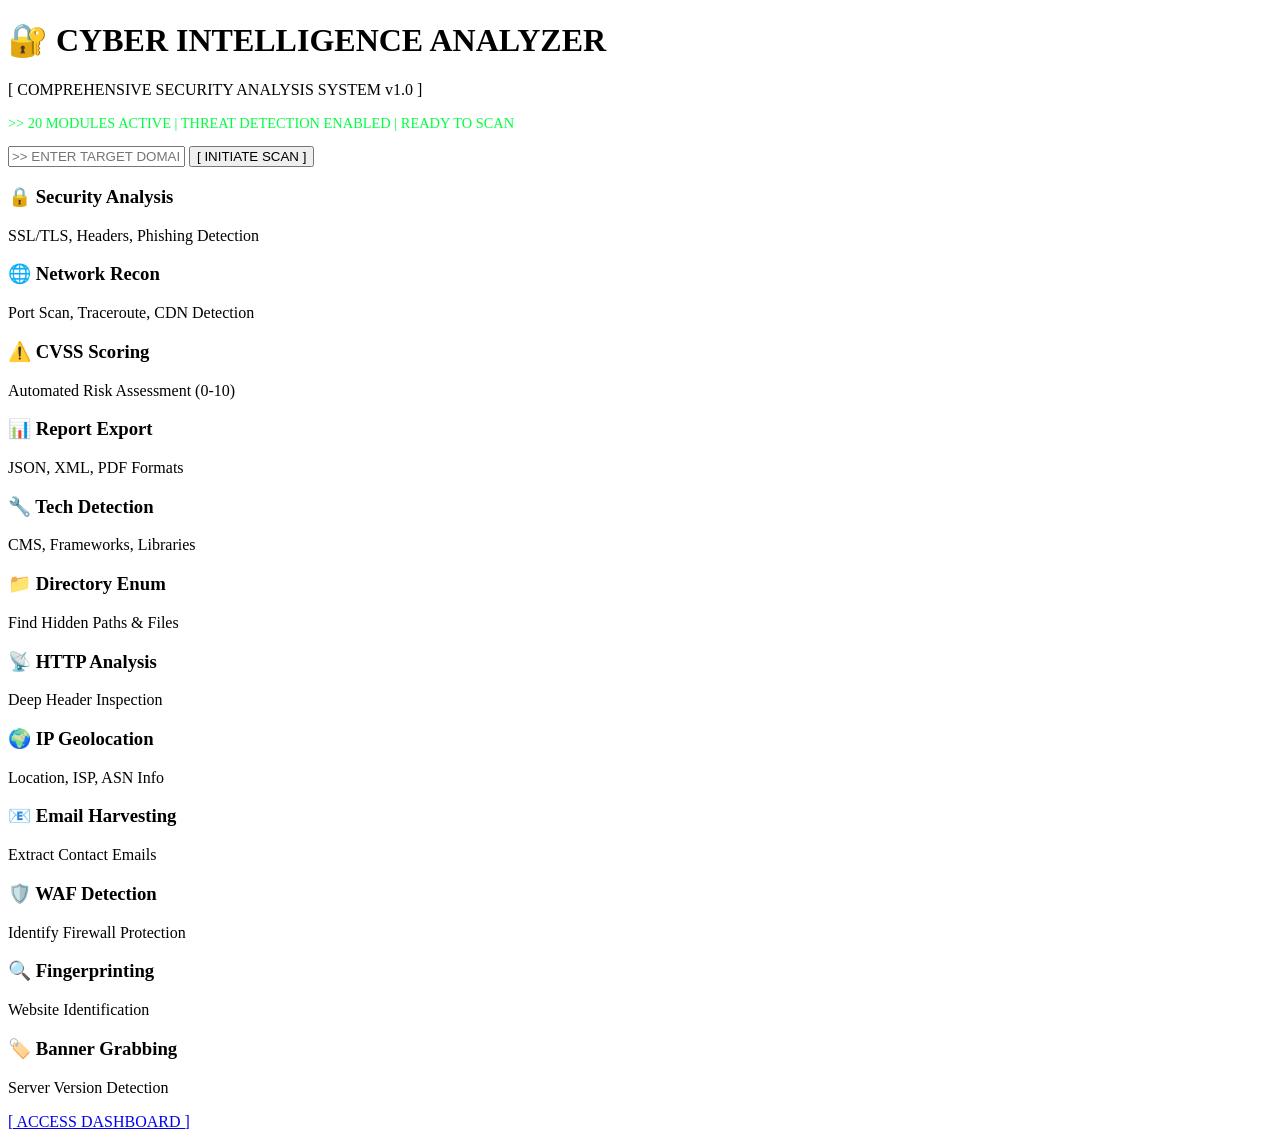
==== templates/index.html @ 98c03204 "Added project structure" ====
<!DOCTYPE html>
<html lang="en">
<head>
    <meta charset="UTF-8">
    <meta name="viewport" content="width=device-width, initial-scale=1.0">
    <title>Cyber Intelligence & Security Analyzer</title>
    <link rel="stylesheet" href="{{ url_for('static', filename='css/style.css') }}">
</head>
<body>
    <div class="container">
        <header>
            <h1>🔐 CYBER INTELLIGENCE ANALYZER</h1>
            <p>[ COMPREHENSIVE SECURITY ANALYSIS SYSTEM v1.0 ]</p>
            <p style="font-size: 0.9em; color: #00ff41; margin-top: 10px;">
                >> 20 MODULES ACTIVE | THREAT DETECTION ENABLED | READY TO SCAN
            </p>
        </header>
        
        <main>
            <form action="/scan" method="POST" class="scan-form">
                <input type="text" name="domain" placeholder=">> ENTER TARGET DOMAIN (e.g., example.com)" required>
                <button type="submit">[ INITIATE SCAN ]</button>
            </form>
            
            <div class="features-grid">
                <div class="feature-card">
                    <h3>🔒 Security Analysis</h3>
                    <p>SSL/TLS, Headers, Phishing Detection</p>
                </div>
                <div class="feature-card">
                    <h3>🌐 Network Recon</h3>
                    <p>Port Scan, Traceroute, CDN Detection</p>
                </div>
                <div class="feature-card">
                    <h3>⚠️ CVSS Scoring</h3>
                    <p>Automated Risk Assessment (0-10)</p>
                </div>
                <div class="feature-card">
                    <h3>📊 Report Export</h3>
                    <p>JSON, XML, PDF Formats</p>
                </div>
                <div class="feature-card">
                    <h3>🔧 Tech Detection</h3>
                    <p>CMS, Frameworks, Libraries</p>
                </div>
                <div class="feature-card">
                    <h3>📁 Directory Enum</h3>
                    <p>Find Hidden Paths & Files</p>
                </div>
                <div class="feature-card">
                    <h3>📡 HTTP Analysis</h3>
                    <p>Deep Header Inspection</p>
                </div>
                <div class="feature-card">
                    <h3>🌍 IP Geolocation</h3>
                    <p>Location, ISP, ASN Info</p>
                </div>
                <div class="feature-card">
                    <h3>📧 Email Harvesting</h3>
                    <p>Extract Contact Emails</p>
                </div>
                <div class="feature-card">
                    <h3>🛡️ WAF Detection</h3>
                    <p>Identify Firewall Protection</p>
                </div>
                <div class="feature-card">
                    <h3>🔍 Fingerprinting</h3>
                    <p>Website Identification</p>
                </div>
                <div class="feature-card">
                    <h3>🏷️ Banner Grabbing</h3>
                    <p>Server Version Detection</p>
                </div>
            </div>
            
            <div class="links">
                <a href="/dashboard">[ ACCESS DASHBOARD ]</a>
            </div>
        </main>
    </div>
</body>
</html>
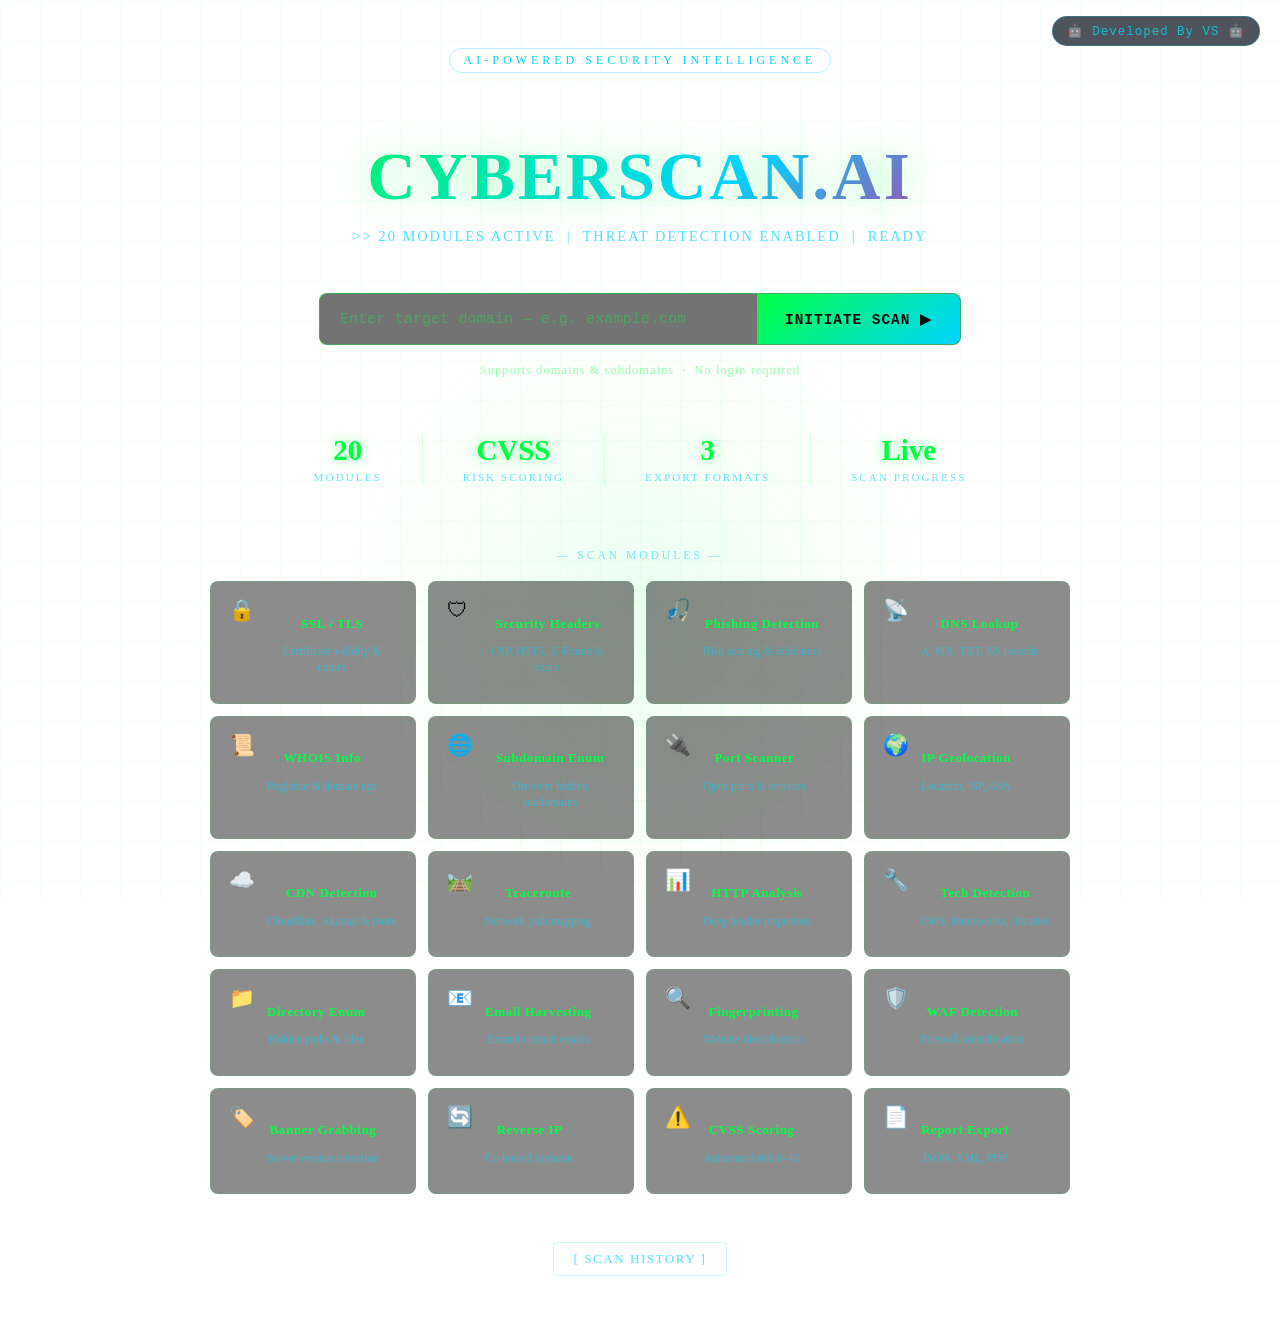
==== commit 8fb44eb1: "Initial commit - CyberScan AI project" ====
--- a/templates/index.html
+++ b/templates/index.html
@@ -3,80 +3,342 @@
 <head>
     <meta charset="UTF-8">
     <meta name="viewport" content="width=device-width, initial-scale=1.0">
-    <title>Cyber Intelligence & Security Analyzer</title>
+    <title>CYBERSCAN.AI</title>
     <link rel="stylesheet" href="{{ url_for('static', filename='css/style.css') }}">
+    <style>
+        /* ── INDEX PAGE ONLY ── */
+        .hero {
+            min-height: 100vh;
+            display: flex;
+            flex-direction: column;
+            align-items: center;
+            justify-content: center;
+            position: relative;
+            padding: 40px 20px;
+        }
+
+        /* Animated grid background */
+        .hero::before {
+            content: '';
+            position: fixed;
+            inset: 0;
+            background-image:
+                linear-gradient(rgba(0,255,65,.04) 1px, transparent 1px),
+                linear-gradient(90deg, rgba(0,255,65,.04) 1px, transparent 1px);
+            background-size: 40px 40px;
+            pointer-events: none;
+            z-index: 0;
+        }
+
+        /* Radial glow behind logo */
+        .hero-glow {
+            position: absolute;
+            top: 50%;
+            left: 50%;
+            transform: translate(-50%, -60%);
+            width: 600px;
+            height: 600px;
+            background: radial-gradient(circle, rgba(0,255,65,.08) 0%, transparent 70%);
+            pointer-events: none;
+            z-index: 0;
+        }
+
+        .hero-content {
+            position: relative;
+            z-index: 1;
+            text-align: center;
+            width: 100%;
+            max-width: 860px;
+        }
+
+        /* Logo / brand */
+        .brand-tag {
+            display: inline-block;
+            font-size: .75em;
+            letter-spacing: 4px;
+            color: #00d4ff;
+            border: 1px solid rgba(0,212,255,.3);
+            padding: 4px 14px;
+            border-radius: 20px;
+            margin-bottom: 22px;
+            text-transform: uppercase;
+        }
+
+        .hero-title {
+            font-size: clamp(2.4em, 6vw, 4.2em);
+            font-weight: 900;
+            letter-spacing: 3px;
+            line-height: 1.1;
+            margin-bottom: 10px;
+            background: linear-gradient(135deg, #00ff41 0%, #00d4ff 60%, #ff0080 100%);
+            -webkit-background-clip: text;
+            -webkit-text-fill-color: transparent;
+            background-clip: text;
+            filter: drop-shadow(0 0 18px rgba(0,255,65,.35));
+        }
+
+        .hero-sub {
+            color: rgba(0,212,255,.7);
+            font-size: .9em;
+            letter-spacing: 2px;
+            margin-bottom: 48px;
+        }
+
+        /* Scan input */
+        .scan-box {
+            display: flex;
+            gap: 0;
+            max-width: 640px;
+            margin: 0 auto 18px;
+            border: 1.5px solid rgba(0,255,65,.4);
+            border-radius: 8px;
+            overflow: hidden;
+            background: rgba(0,0,0,.55);
+            backdrop-filter: blur(10px);
+            transition: border-color .3s, box-shadow .3s;
+        }
+
+        .scan-box:focus-within {
+            border-color: #00ff41;
+            box-shadow: 0 0 24px rgba(0,255,65,.25);
+        }
+
+        .scan-box input {
+            flex: 1;
+            padding: 16px 20px;
+            background: transparent;
+            border: none;
+            outline: none;
+            color: #00ff41;
+            font-family: 'Courier New', monospace;
+            font-size: .95em;
+        }
+
+        .scan-box input::placeholder { color: rgba(0,255,65,.35); }
+
+        .scan-box button {
+            padding: 16px 28px;
+            background: linear-gradient(135deg, #00ff41, #00d4ff);
+            color: #050d0a;
+            border: none;
+            cursor: pointer;
+            font-family: 'Courier New', monospace;
+            font-weight: 700;
+            font-size: .9em;
+            letter-spacing: 1px;
+            transition: opacity .2s, filter .2s;
+            white-space: nowrap;
+        }
+
+        .scan-box button:hover { opacity: .88; filter: brightness(1.1); }
+
+        .scan-hint {
+            font-size: .78em;
+            color: rgba(0,255,65,.4);
+            letter-spacing: 1px;
+            margin-bottom: 56px;
+        }
+
+        /* Stats bar */
+        .stats-bar {
+            display: flex;
+            justify-content: center;
+            gap: 40px;
+            margin-bottom: 64px;
+            flex-wrap: wrap;
+        }
+
+        .stat-item {
+            text-align: center;
+        }
+
+        .stat-num {
+            font-size: 1.8em;
+            font-weight: 700;
+            color: #00ff41;
+            text-shadow: 0 0 12px rgba(0,255,65,.5);
+            display: block;
+        }
+
+        .stat-label {
+            font-size: .7em;
+            color: rgba(0,212,255,.6);
+            letter-spacing: 2px;
+            text-transform: uppercase;
+        }
+
+        .stat-divider {
+            width: 1px;
+            background: rgba(0,255,65,.15);
+            align-self: stretch;
+        }
+
+        /* Module grid */
+        .modules-title {
+            font-size: .72em;
+            letter-spacing: 3px;
+            color: rgba(0,212,255,.5);
+            text-transform: uppercase;
+            text-align: center;
+            margin-bottom: 20px;
+        }
+
+        .modules-grid {
+            display: grid;
+            grid-template-columns: repeat(auto-fill, minmax(190px, 1fr));
+            gap: 12px;
+            margin-bottom: 48px;
+        }
+
+        .mod-card {
+            background: rgba(0,0,0,.45);
+            border: 1px solid rgba(0,255,65,.12);
+            border-radius: 8px;
+            padding: 16px 18px;
+            display: flex;
+            align-items: flex-start;
+            gap: 12px;
+            transition: border-color .25s, background .25s, transform .25s;
+            cursor: default;
+        }
+
+        .mod-card:hover {
+            border-color: rgba(0,255,65,.4);
+            background: rgba(0,255,65,.05);
+            transform: translateY(-2px);
+        }
+
+        .mod-icon {
+            font-size: 1.3em;
+            line-height: 1;
+            flex-shrink: 0;
+            margin-top: 2px;
+        }
+
+        .mod-info h4 {
+            color: #00ff41;
+            font-size: .82em;
+            font-weight: 600;
+            margin-bottom: 3px;
+            letter-spacing: .5px;
+        }
+
+        .mod-info p {
+            color: rgba(0,212,255,.55);
+            font-size: .72em;
+            line-height: 1.4;
+        }
+
+        /* Footer nav */
+        .hero-nav {
+            display: flex;
+            gap: 24px;
+            justify-content: center;
+            flex-wrap: wrap;
+        }
+
+        .hero-nav a {
+            color: rgba(0,212,255,.7);
+            text-decoration: none;
+            font-size: .82em;
+            letter-spacing: 1.5px;
+            border: 1px solid rgba(0,212,255,.2);
+            padding: 8px 20px;
+            border-radius: 4px;
+            transition: all .25s;
+        }
+
+        .hero-nav a:hover {
+            color: #00ff41;
+            border-color: rgba(0,255,65,.5);
+            background: rgba(0,255,65,.06);
+        }
+
+        @media (max-width: 600px) {
+            .stats-bar { gap: 20px; }
+            .stat-divider { display: none; }
+            .modules-grid { grid-template-columns: 1fr 1fr; }
+        }
+    </style>
 </head>
 <body>
-    <div class="container">
-        <header>
-            <h1>🔐 CYBER INTELLIGENCE ANALYZER</h1>
-            <p>[ COMPREHENSIVE SECURITY ANALYSIS SYSTEM v1.0 ]</p>
-            <p style="font-size: 0.9em; color: #00ff41; margin-top: 10px;">
-                >> 20 MODULES ACTIVE | THREAT DETECTION ENABLED | READY TO SCAN
-            </p>
-        </header>
-        
-        <main>
-            <form action="/scan" method="POST" class="scan-form">
-                <input type="text" name="domain" placeholder=">> ENTER TARGET DOMAIN (e.g., example.com)" required>
-                <button type="submit">[ INITIATE SCAN ]</button>
+    <div style="position:fixed;top:16px;right:20px;z-index:999;
+        font-family:'Courier New',monospace;font-size:.78em;
+        color:rgba(0,229,255,.7);letter-spacing:1px;
+        background:rgba(2,12,27,.7);border:1px solid rgba(0,229,255,.2);
+        padding:6px 14px;border-radius:20px;backdrop-filter:blur(6px);">
+        🤖 Developed By VS 🤖
+    </div>
+    <div class="hero">
+        <div class="hero-glow"></div>
+
+        <div class="hero-content">
+            <span class="brand-tag">AI-Powered Security Intelligence</span>
+
+            <h1 class="hero-title">CYBERSCAN.AI</h1>
+            <p class="hero-sub">>> 20 MODULES ACTIVE &nbsp;|&nbsp; THREAT DETECTION ENABLED &nbsp;|&nbsp; READY</p>
+
+            <form action="/scan" method="POST">
+                <div class="scan-box">
+                    <input type="text" name="domain" placeholder="Enter target domain — e.g. example.com" required autocomplete="off" spellcheck="false">
+                    <button type="submit">INITIATE SCAN ▶</button>
+                </div>
             </form>
-            
-            <div class="features-grid">
-                <div class="feature-card">
-                    <h3>🔒 Security Analysis</h3>
-                    <p>SSL/TLS, Headers, Phishing Detection</p>
-                </div>
-                <div class="feature-card">
-                    <h3>🌐 Network Recon</h3>
-                    <p>Port Scan, Traceroute, CDN Detection</p>
-                </div>
-                <div class="feature-card">
-                    <h3>⚠️ CVSS Scoring</h3>
-                    <p>Automated Risk Assessment (0-10)</p>
-                </div>
-                <div class="feature-card">
-                    <h3>📊 Report Export</h3>
-                    <p>JSON, XML, PDF Formats</p>
-                </div>
-                <div class="feature-card">
-                    <h3>🔧 Tech Detection</h3>
-                    <p>CMS, Frameworks, Libraries</p>
-                </div>
-                <div class="feature-card">
-                    <h3>📁 Directory Enum</h3>
-                    <p>Find Hidden Paths & Files</p>
-                </div>
-                <div class="feature-card">
-                    <h3>📡 HTTP Analysis</h3>
-                    <p>Deep Header Inspection</p>
-                </div>
-                <div class="feature-card">
-                    <h3>🌍 IP Geolocation</h3>
-                    <p>Location, ISP, ASN Info</p>
-                </div>
-                <div class="feature-card">
-                    <h3>📧 Email Harvesting</h3>
-                    <p>Extract Contact Emails</p>
-                </div>
-                <div class="feature-card">
-                    <h3>🛡️ WAF Detection</h3>
-                    <p>Identify Firewall Protection</p>
-                </div>
-                <div class="feature-card">
-                    <h3>🔍 Fingerprinting</h3>
-                    <p>Website Identification</p>
-                </div>
-                <div class="feature-card">
-                    <h3>🏷️ Banner Grabbing</h3>
-                    <p>Server Version Detection</p>
+            <p class="scan-hint">Supports domains &amp; subdomains &nbsp;·&nbsp; No login required</p>
+
+            <!-- Stats -->
+            <div class="stats-bar">
+                <div class="stat-item">
+                    <span class="stat-num">20</span>
+                    <span class="stat-label">Modules</span>
+                </div>
+                <div class="stat-divider"></div>
+                <div class="stat-item">
+                    <span class="stat-num">CVSS</span>
+                    <span class="stat-label">Risk Scoring</span>
+                </div>
+                <div class="stat-divider"></div>
+                <div class="stat-item">
+                    <span class="stat-num">3</span>
+                    <span class="stat-label">Export Formats</span>
+                </div>
+                <div class="stat-divider"></div>
+                <div class="stat-item">
+                    <span class="stat-num">Live</span>
+                    <span class="stat-label">Scan Progress</span>
                 </div>
             </div>
-            
-            <div class="links">
-                <a href="/dashboard">[ ACCESS DASHBOARD ]</a>
+
+            <!-- Modules -->
+            <p class="modules-title">— Scan Modules —</p>
+            <div class="modules-grid">
+                <div class="mod-card"><span class="mod-icon">🔒</span><div class="mod-info"><h4>SSL / TLS</h4><p>Certificate validity &amp; expiry</p></div></div>
+                <div class="mod-card"><span class="mod-icon">🛡</span><div class="mod-info"><h4>Security Headers</h4><p>CSP, HSTS, X-Frame &amp; more</p></div></div>
+                <div class="mod-card"><span class="mod-icon">🎣</span><div class="mod-info"><h4>Phishing Detection</h4><p>Risk scoring &amp; indicators</p></div></div>
+                <div class="mod-card"><span class="mod-icon">📡</span><div class="mod-info"><h4>DNS Lookup</h4><p>A, MX, TXT, NS records</p></div></div>
+                <div class="mod-card"><span class="mod-icon">📜</span><div class="mod-info"><h4>WHOIS Info</h4><p>Registrar &amp; domain age</p></div></div>
+                <div class="mod-card"><span class="mod-icon">🌐</span><div class="mod-info"><h4>Subdomain Enum</h4><p>Discover hidden subdomains</p></div></div>
+                <div class="mod-card"><span class="mod-icon">🔌</span><div class="mod-info"><h4>Port Scanner</h4><p>Open ports &amp; services</p></div></div>
+                <div class="mod-card"><span class="mod-icon">🌍</span><div class="mod-info"><h4>IP Geolocation</h4><p>Location, ISP, ASN</p></div></div>
+                <div class="mod-card"><span class="mod-icon">☁️</span><div class="mod-info"><h4>CDN Detection</h4><p>Cloudflare, Akamai &amp; more</p></div></div>
+                <div class="mod-card"><span class="mod-icon">🛤️</span><div class="mod-info"><h4>Traceroute</h4><p>Network path mapping</p></div></div>
+                <div class="mod-card"><span class="mod-icon">📊</span><div class="mod-info"><h4>HTTP Analysis</h4><p>Deep header inspection</p></div></div>
+                <div class="mod-card"><span class="mod-icon">🔧</span><div class="mod-info"><h4>Tech Detection</h4><p>CMS, frameworks, libraries</p></div></div>
+                <div class="mod-card"><span class="mod-icon">📁</span><div class="mod-info"><h4>Directory Enum</h4><p>Hidden paths &amp; files</p></div></div>
+                <div class="mod-card"><span class="mod-icon">📧</span><div class="mod-info"><h4>Email Harvesting</h4><p>Extract contact emails</p></div></div>
+                <div class="mod-card"><span class="mod-icon">🔍</span><div class="mod-info"><h4>Fingerprinting</h4><p>Website identification</p></div></div>
+                <div class="mod-card"><span class="mod-icon">🛡️</span><div class="mod-info"><h4>WAF Detection</h4><p>Firewall identification</p></div></div>
+                <div class="mod-card"><span class="mod-icon">🏷️</span><div class="mod-info"><h4>Banner Grabbing</h4><p>Server version detection</p></div></div>
+                <div class="mod-card"><span class="mod-icon">🔄</span><div class="mod-info"><h4>Reverse IP</h4><p>Co-hosted domains</p></div></div>
+                <div class="mod-card"><span class="mod-icon">⚠️</span><div class="mod-info"><h4>CVSS Scoring</h4><p>Automated risk 0–10</p></div></div>
+                <div class="mod-card"><span class="mod-icon">📄</span><div class="mod-info"><h4>Report Export</h4><p>JSON, XML, PDF</p></div></div>
             </div>
-        </main>
+
+            <nav class="hero-nav">
+                <!-- <a href="/dashboard">[ DASHBOARD ]</a> -->
+                <a href="/dashboard">[ SCAN HISTORY ]</a>
+            </nav>
+        </div>
     </div>
 </body>
 </html>
